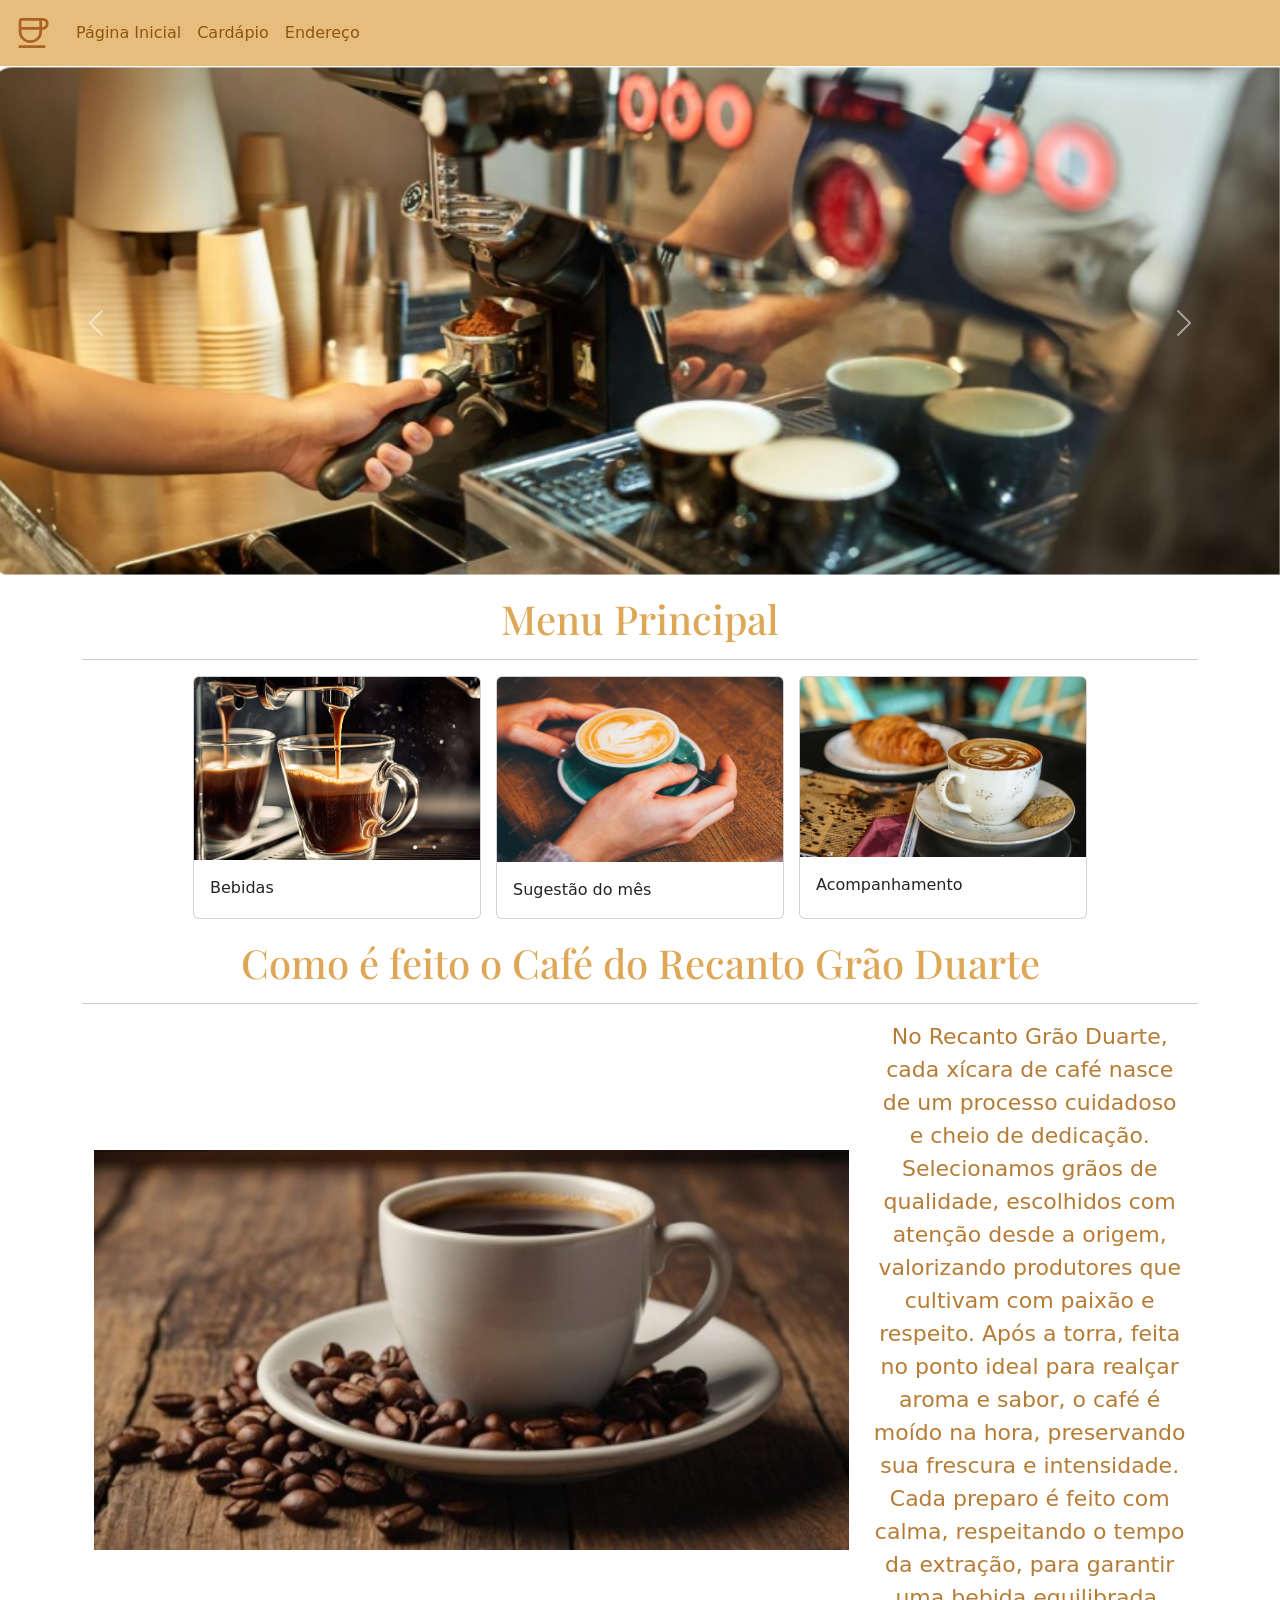
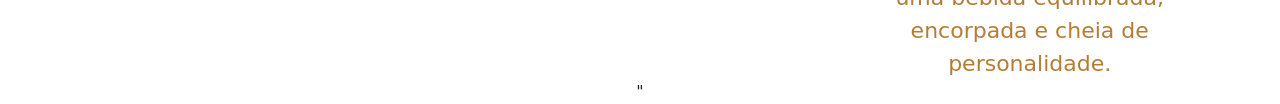
==== index.html @ 04dde293 "Em andamento" ====
<!DOCTYPE html>
<html lang="pt-BR">
  
<head>
    <meta charset="UTF-8">
    <meta name="viewport" content="width=device-width, initial-scale=10">
    <title>Utilizando BootStrap</title>
    <!-- link do css do baotstrap-->
    <link href="https://cdn.jsdelivr.net/npm/bootstrap@5.3.8/dist/css/bootstrap.min.css" rel="stylesheet" integrity="sha384-sRIl4kxILFvY47J16cr9ZwB07vP4J8+LH7qKQnuqkuIAvNWLzeN8tE5YBujZqJLB" crossorigin="anonymous">
    <!--Css local-->
    <link rel="stylesheet" href="style.css">
</head>
<body>
    
    <nav class="navbar navbar-expand-lg bg-body-tertiary">
  <div class="container-fluid">
    <a class="navbar-brand" href="#"><svg xmlns="http://www.w3.org/2000/svg" height="40px" viewBox="0 -960 960 960" width="40px" fill="#A96424"><path d="M441.33-241.33q-116.33 0-198.83-80.5Q160-402.33 160-518v-255.33q0-27.67 19.5-47.17t47.17-19.5H746q55.33 0 94.67 38.33Q880-763.33 880-708q0 59.33-38.33 103.67Q803.33-560 746-560h-23.33v42q0 115.67-82.5 196.17-82.5 80.5-198.84 80.5ZM226.67-626.67H656v-146.66H226.67v146.66ZM441.33-308q88.34 0 151.5-60.83Q656-429.67 656-518v-42H226.67v42q0 88.33 63.16 149.17Q353-308 441.33-308Zm281.34-318.67H746q30.33 0 48.83-24.83t18.5-56.5q0-27.67-19.83-46.5T746-773.33h-23.33v146.66ZM160-120v-66.67h640V-120H160Zm281.33-440Z"/></svg></a>
    <button class="navbar-toggler" type="button" data-bs-toggle="collapse" data-bs-target="#navbarNav" aria-controls="navbarNav" aria-expanded="false" aria-label="Toggle navigation">
      <span class="navbar-toggler-icon"></span>
    </button>
    <div class="collapse navbar-collapse" id="navbarNav">
      <ul class="navbar-nav">
        <li class="nav-item">
          <a class="nav-link" aria-current="page" href="index.html">Página Inicial</a>
         </li>
        <li class="nav-item">
          <a class="nav-link" href="cardapio.html">Cardápio</a>
          </li>
          <li class="nav-item">
           <a class="nav-link" href="endereco.html">Endereço</a>
               </li>
              </ul>
            </div>
           </div>
        </nav>

     <!--Carrousel-->
            <div id="carouselExample" class="carousel slide">
     <div class="carousel-inner">
      <div class="carousel-item active">
        <img src="Captura de tela 2026-04-06 202339.png" class="d-block w-100" alt="...">
      </div>
      <div class="carousel-item">
        <img src="Captura de tela 2026-04-06 203340.png" class="d-block w-100" alt="...">
      </div>
      <div class="carousel-item">
        <img src="coffee.png" class="d-block w-100" alt="...">
      </div>
    </div>
    <button class="carousel-control-prev" type="button" data-bs-target="#carouselExample" data-bs-slide="prev">
      <span class="carousel-control-prev-icon" aria-hidden="true"></span>
      <span class="visually-hidden">Previous</span>
    </button>
    <button class="carousel-control-next" type="button" data-bs-target="#carouselExample" data-bs-slide="next">
      <span class="carousel-control-next-icon" aria-hidden="true"></span>
      <span class="visually-hidden">Next</span>
    </button>
  </div>


  

  <!--card's-->
  <div class="container">
  <h1 class="T1">Menu Principal</h1>
  <hr>
  <div class="cards">
    <div class="card" style="width: 18rem;">
    <img src="Captura de tela 2026-04-06 212604.png" class="card-img-top" alt="...">
    <div class="card-body">
      <p class="card-text">Bebidas</p>
    </div>
  </div>
  <div class="card" style="width: 18rem;">
    <img src="Captura de tela 2026-04-06 212351.png" height="185px" class="card-img-top" alt="...">
    <div class="card-body">
      <p class="card-text">Sugestão do mês</p>
    </div>
  </div>
  <div class="card" style="width: 18rem;">
    <img src="Captura de tela 2026-04-06 212515.png" class="card-img-top" alt="...">
    <div class="card-body">
      <p class="card-text">Acompanhamento</p>
    </div>
  </div>


 

  </div>
   <!-- grid com duas colunas-->
   <h1 class="T1"> Como é feito o Café do Recanto Grão Duarte </h1>
   <hr>
   
   <div class="container text-center">
     <div class="row">
       <div class="col">
         <img src="explicação.png" height="400px" alt="">
       </div>
       <div class="col">
         No Recanto Grão Duarte, cada xícara de café nasce de um processo cuidadoso e cheio de dedicação. Selecionamos grãos de qualidade, escolhidos com atenção desde a origem, valorizando produtores que cultivam com paixão e respeito.
 
 Após a torra, feita no ponto ideal para realçar aroma e sabor, o café é moído na hora, preservando sua frescura e intensidade. Cada preparo é feito com calma, respeitando o tempo da extração, para garantir uma bebida equilibrada, encorpada e cheia de personalidade.        
</div> 
   </div>

    <!-- Link do javaScript do Bootstrap-->
    <script src="https://cdn.jsdelivr.net/npm/bootstrap@5.3.8/dist/js/bootstrap.bundle.min.js" integrity="sha384-FKyoEForCGlyvwx9Hj09JcYn3nv7wiPVlz7YYwJrWVcXK/BmnVDxM+D2scQbITxI" crossorigin="anonymous"></script>"


</body>
</html>
---- style.css ----
@import url('https://fonts.googleapis.com/css2?family=Playfair+Display:ital,wght@0,400..900;1,400..900&display=swap');

.bg-body-tertiary{
    background:rgb(231, 189, 125) !important;
}

.nav-link{
    color: rgb(143, 85, 15);
}

.nav-link:hover{
    color: rgb(99, 65, 15);
}

h1{
    text-align: center;
    margin-top: 15px;
    color: rgb(221, 167, 87);
}
.cards{
    display: flex;
    justify-content: center;
    gap: 15px;
    margin-bottom: 20px;
}

.row{
    display: flex;
    align-items: center;
    font-size: 22px;
    color: rgb(182, 124, 53);
}

.T1{
    font-family: "Playfair Display", serif;
}
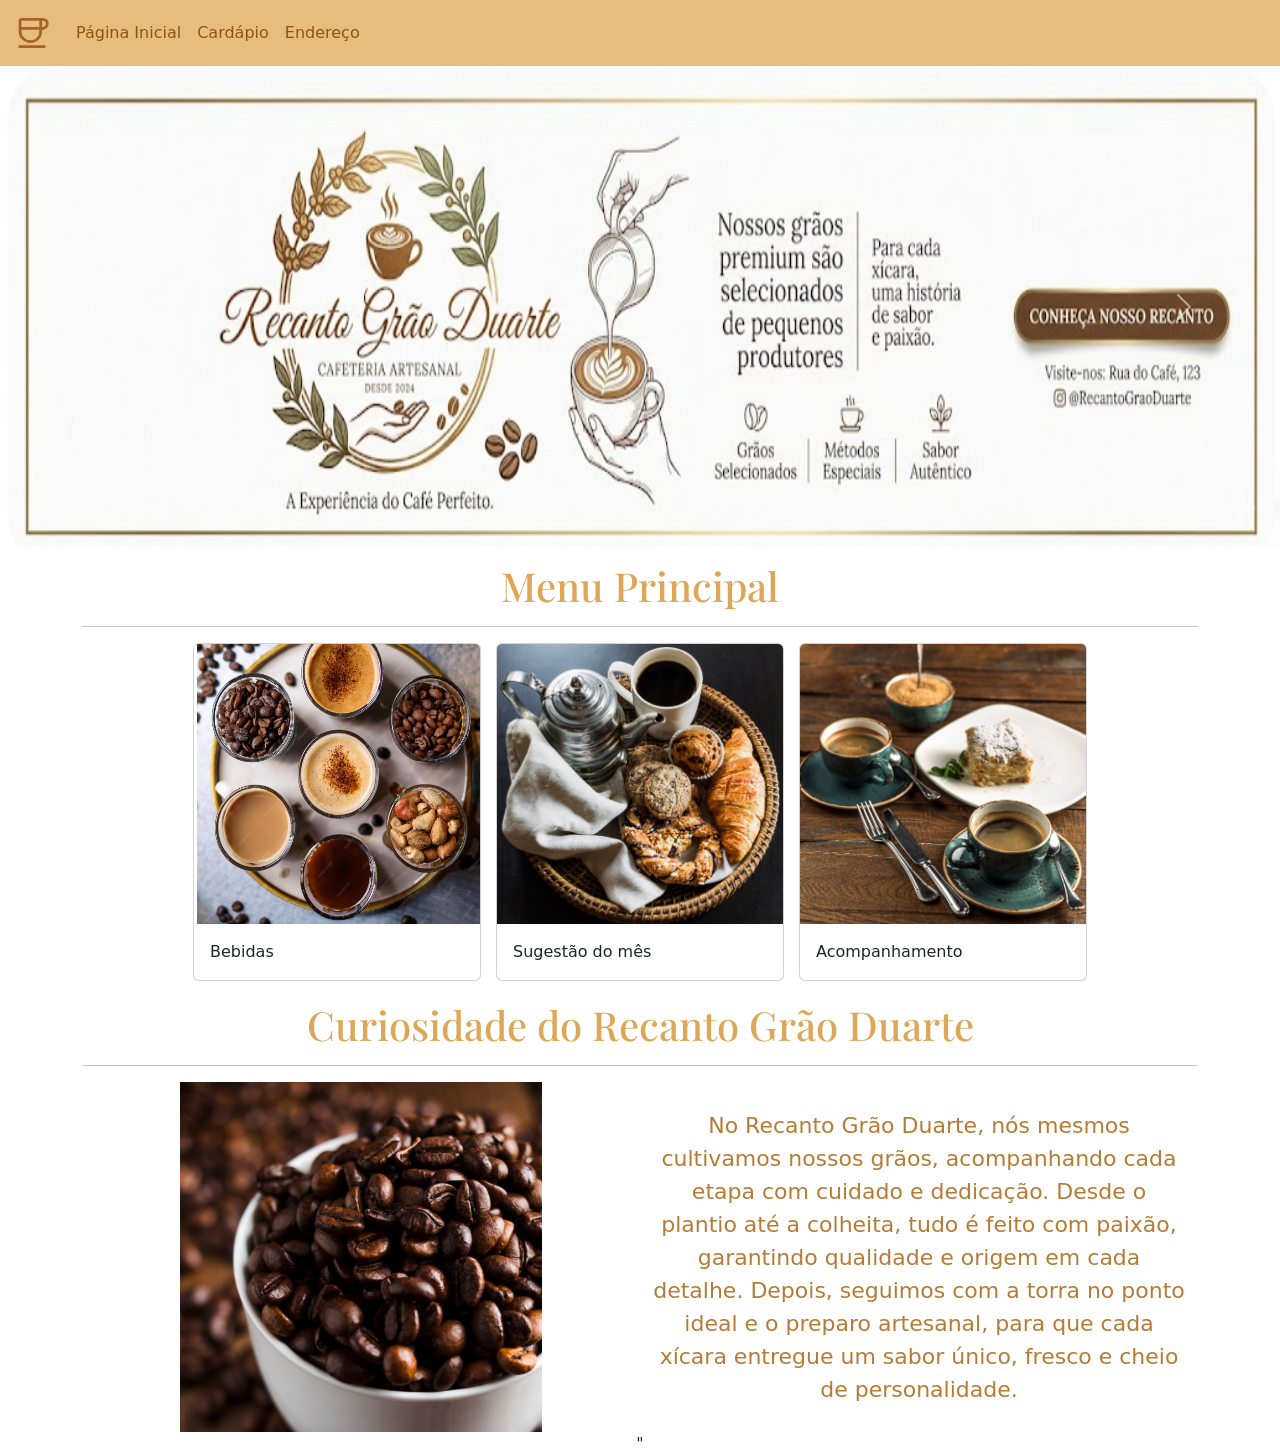
==== commit d91494ed: "em andamento" ====
--- a/index.html
+++ b/index.html
@@ -38,13 +38,13 @@
             <div id="carouselExample" class="carousel slide">
      <div class="carousel-inner">
       <div class="carousel-item active">
-        <img src="Captura de tela 2026-04-06 202339.png" class="d-block w-100" alt="...">
+        <img src="img/Capa.png" height="481" height="450" class="d-block w-100" alt="...">
       </div>
       <div class="carousel-item">
-        <img src="Captura de tela 2026-04-06 203340.png" class="d-block w-100" alt="...">
+        <img src="img/Jarra de café.png" height="481" height="450" class="d-block w-100" alt="...">
       </div>
       <div class="carousel-item">
-        <img src="coffee.png" class="d-block w-100" alt="...">
+        <img src="img/Maquina de cafe.png" height="481" height="450" class="d-block w-100" alt="...">
       </div>
     </div>
     <button class="carousel-control-prev" type="button" data-bs-target="#carouselExample" data-bs-slide="prev">
@@ -66,19 +66,19 @@
   <hr>
   <div class="cards">
     <div class="card" style="width: 18rem;">
-    <img src="Captura de tela 2026-04-06 212604.png" class="card-img-top" alt="...">
+    <img src="img/bebidas.png" height="280px" class="card-img-top" alt="...">
     <div class="card-body">
       <p class="card-text">Bebidas</p>
     </div>
   </div>
   <div class="card" style="width: 18rem;">
-    <img src="Captura de tela 2026-04-06 212351.png" height="185px" class="card-img-top" alt="...">
+    <img src="img/combo.png" height="280px" class="card-img-top" alt="...">
     <div class="card-body">
       <p class="card-text">Sugestão do mês</p>
     </div>
   </div>
   <div class="card" style="width: 18rem;">
-    <img src="Captura de tela 2026-04-06 212515.png" class="card-img-top" alt="...">
+    <img src="img/xicara verde.png" height="280px" class="card-img-top" alt="...">
     <div class="card-body">
       <p class="card-text">Acompanhamento</p>
     </div>
@@ -89,18 +89,18 @@
 
   </div>
    <!-- grid com duas colunas-->
-   <h1 class="T1"> Como é feito o Café do Recanto Grão Duarte </h1>
+   <h1 class="T1"> Curiosidade do Recanto Grão Duarte </h1>
    <hr>
    
    <div class="container text-center">
      <div class="row">
        <div class="col">
-         <img src="explicação.png" height="400px" alt="">
+         <img src="img/grão.png" height="350px" alt="">
        </div>
        <div class="col">
-         No Recanto Grão Duarte, cada xícara de café nasce de um processo cuidadoso e cheio de dedicação. Selecionamos grãos de qualidade, escolhidos com atenção desde a origem, valorizando produtores que cultivam com paixão e respeito.
- 
- Após a torra, feita no ponto ideal para realçar aroma e sabor, o café é moído na hora, preservando sua frescura e intensidade. Cada preparo é feito com calma, respeitando o tempo da extração, para garantir uma bebida equilibrada, encorpada e cheia de personalidade.        
+        No Recanto Grão Duarte, nós mesmos cultivamos nossos grãos, acompanhando cada etapa com cuidado e dedicação. Desde o plantio até a colheita, tudo é feito com paixão, garantindo qualidade e origem em cada detalhe.
+
+        Depois, seguimos com a torra no ponto ideal e o preparo artesanal, para que cada xícara entregue um sabor único, fresco e cheio de personalidade.        
 </div> 
    </div>
 
--- a/style.css
+++ b/style.css
@@ -1,4 +1,5 @@
 @import url('https://fonts.googleapis.com/css2?family=Playfair+Display:ital,wght@0,400..900;1,400..900&display=swap');
+
 
 .bg-body-tertiary{
     background:rgb(231, 189, 125) !important;
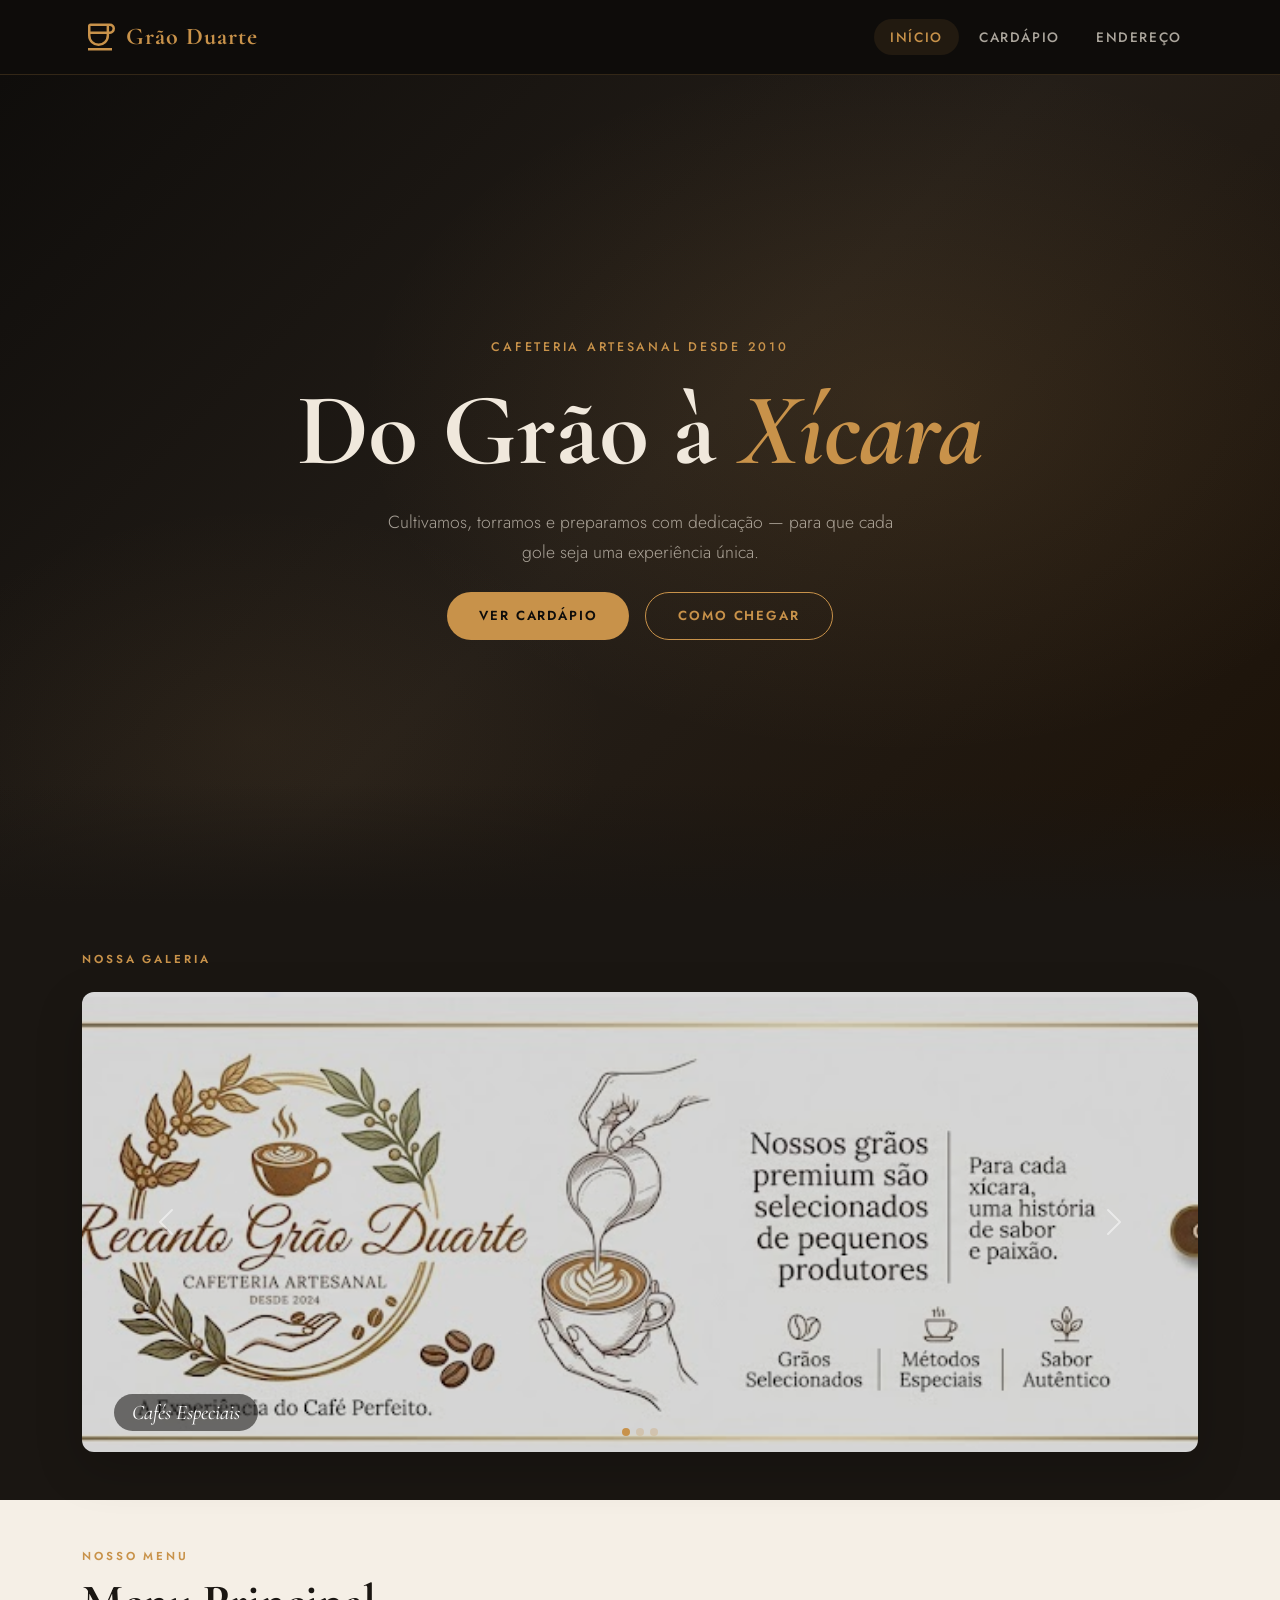
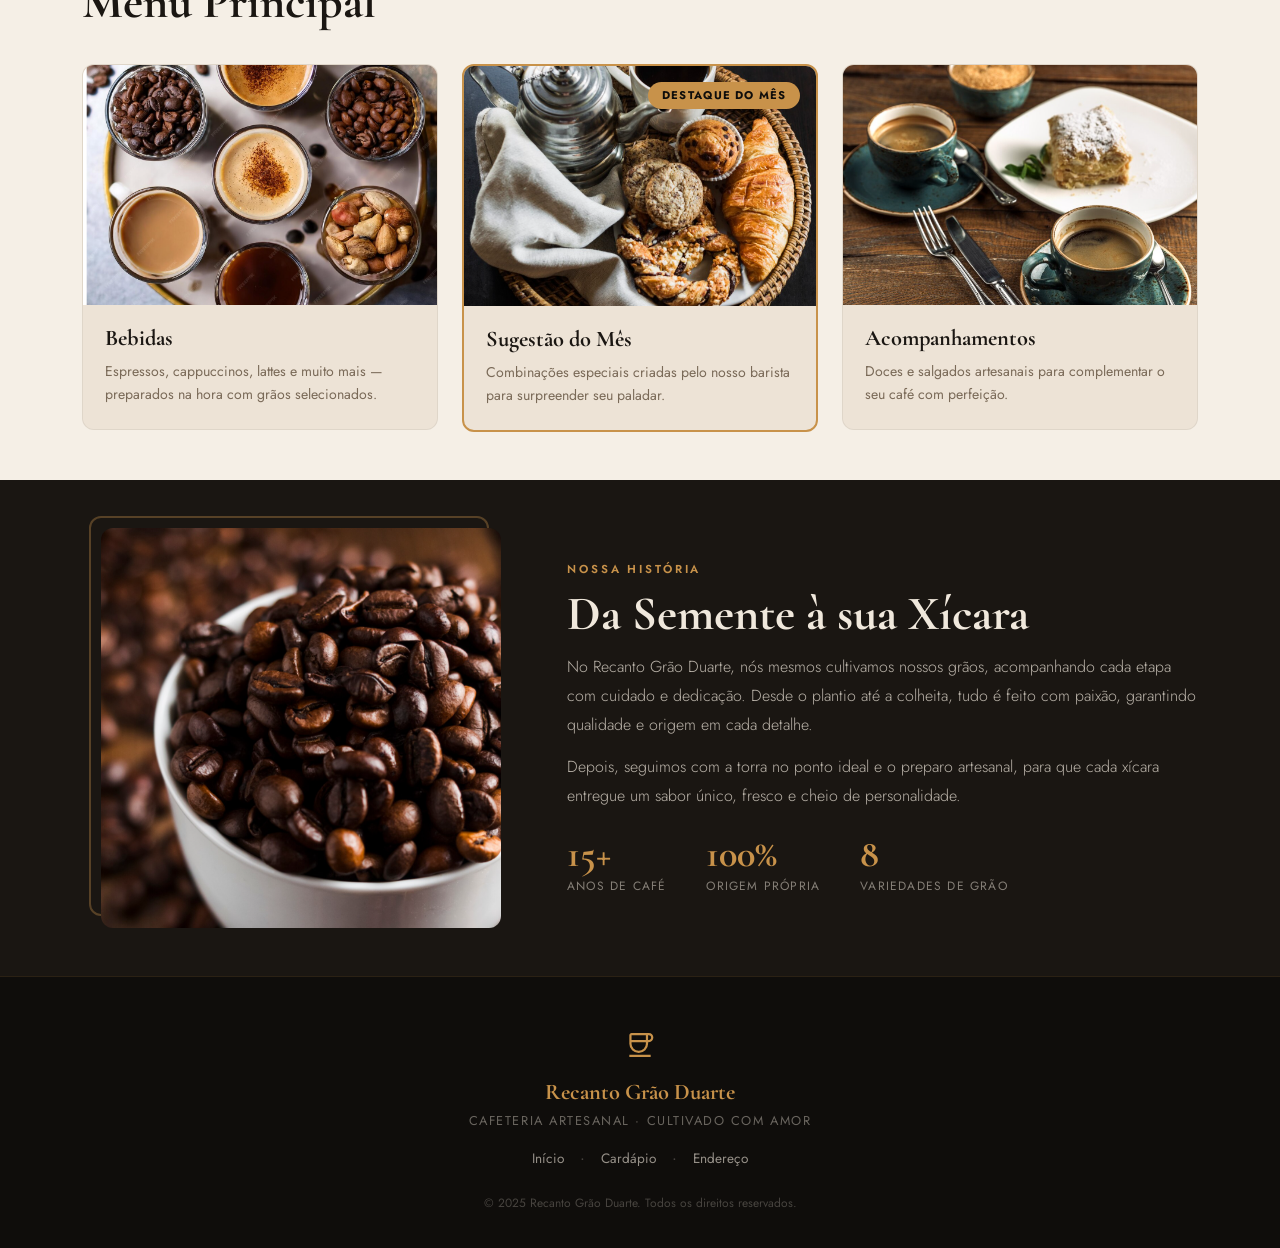
==== commit 6c7ba94a: "feito" ====
--- a/index.html
+++ b/index.html
@@ -1,112 +1,205 @@
 <!DOCTYPE html>
 <html lang="pt-BR">
-  
 <head>
-    <meta charset="UTF-8">
-    <meta name="viewport" content="width=device-width, initial-scale=10">
-    <title>Utilizando BootStrap</title>
-    <!-- link do css do baotstrap-->
-    <link href="https://cdn.jsdelivr.net/npm/bootstrap@5.3.8/dist/css/bootstrap.min.css" rel="stylesheet" integrity="sha384-sRIl4kxILFvY47J16cr9ZwB07vP4J8+LH7qKQnuqkuIAvNWLzeN8tE5YBujZqJLB" crossorigin="anonymous">
-    <!--Css local-->
-    <link rel="stylesheet" href="style.css">
+  <meta charset="UTF-8">
+  <meta name="viewport" content="width=device-width, initial-scale=1.0">
+  <title>Recanto Grão Duarte — Cafeteria Artesanal</title>
+  <link href="https://cdn.jsdelivr.net/npm/bootstrap@5.3.8/dist/css/bootstrap.min.css" rel="stylesheet" integrity="sha384-sRIl4kxILFvY47J16cr9ZwB07vP4J8+LH7qKQnuqkuIAvNWLzeN8tE5YBujZqJLB" crossorigin="anonymous">
+  <link rel="stylesheet" href="style.css">
 </head>
 <body>
-    
-    <nav class="navbar navbar-expand-lg bg-body-tertiary">
-  <div class="container-fluid">
-    <a class="navbar-brand" href="#"><svg xmlns="http://www.w3.org/2000/svg" height="40px" viewBox="0 -960 960 960" width="40px" fill="#A96424"><path d="M441.33-241.33q-116.33 0-198.83-80.5Q160-402.33 160-518v-255.33q0-27.67 19.5-47.17t47.17-19.5H746q55.33 0 94.67 38.33Q880-763.33 880-708q0 59.33-38.33 103.67Q803.33-560 746-560h-23.33v42q0 115.67-82.5 196.17-82.5 80.5-198.84 80.5ZM226.67-626.67H656v-146.66H226.67v146.66ZM441.33-308q88.34 0 151.5-60.83Q656-429.67 656-518v-42H226.67v42q0 88.33 63.16 149.17Q353-308 441.33-308Zm281.34-318.67H746q30.33 0 48.83-24.83t18.5-56.5q0-27.67-19.83-46.5T746-773.33h-23.33v146.66ZM160-120v-66.67h640V-120H160Zm281.33-440Z"/></svg></a>
-    <button class="navbar-toggler" type="button" data-bs-toggle="collapse" data-bs-target="#navbarNav" aria-controls="navbarNav" aria-expanded="false" aria-label="Toggle navigation">
-      <span class="navbar-toggler-icon"></span>
-    </button>
-    <div class="collapse navbar-collapse" id="navbarNav">
-      <ul class="navbar-nav">
-        <li class="nav-item">
-          <a class="nav-link" aria-current="page" href="index.html">Página Inicial</a>
-         </li>
-        <li class="nav-item">
-          <a class="nav-link" href="cardapio.html">Cardápio</a>
+
+  <!-- NAVBAR -->
+  <nav class="navbar navbar-expand-lg navbar-dark sticky-top" id="mainNav">
+    <div class="container">
+      <a class="navbar-brand d-flex align-items-center gap-2" href="index.html">
+        <svg xmlns="http://www.w3.org/2000/svg" height="36px" viewBox="0 -960 960 960" width="36px" fill="#C8924A">
+          <path d="M441.33-241.33q-116.33 0-198.83-80.5Q160-402.33 160-518v-255.33q0-27.67 19.5-47.17t47.17-19.5H746q55.33 0 94.67 38.33Q880-763.33 880-708q0 59.33-38.33 103.67Q803.33-560 746-560h-23.33v42q0 115.67-82.5 196.17-82.5 80.5-198.84 80.5ZM226.67-626.67H656v-146.66H226.67v146.66ZM441.33-308q88.34 0 151.5-60.83Q656-429.67 656-518v-42H226.67v42q0 88.33 63.16 149.17Q353-308 441.33-308Zm281.34-318.67H746q30.33 0 48.83-24.83t18.5-56.5q0-27.67-19.83-46.5T746-773.33h-23.33v146.66ZM160-120v-66.67h640V-120H160Zm281.33-440Z"/>
+        </svg>
+        <span class="brand-name">Grão Duarte</span>
+      </a>
+      <button class="navbar-toggler border-0" type="button" data-bs-toggle="collapse" data-bs-target="#navbarNav">
+        <span class="navbar-toggler-icon"></span>
+      </button>
+      <div class="collapse navbar-collapse justify-content-end" id="navbarNav">
+        <ul class="navbar-nav gap-1">
+          <li class="nav-item">
+            <a class="nav-link nav-pill active" href="index.html">Início</a>
           </li>
           <li class="nav-item">
-           <a class="nav-link" href="endereco.html">Endereço</a>
-               </li>
-              </ul>
-            </div>
-           </div>
-        </nav>
-
-     <!--Carrousel-->
-            <div id="carouselExample" class="carousel slide">
-     <div class="carousel-inner">
-      <div class="carousel-item active">
-        <img src="img/Capa.png" height="481" height="450" class="d-block w-100" alt="...">
-      </div>
-      <div class="carousel-item">
-        <img src="img/Jarra de café.png" height="481" height="450" class="d-block w-100" alt="...">
-      </div>
-      <div class="carousel-item">
-        <img src="img/Maquina de cafe.png" height="481" height="450" class="d-block w-100" alt="...">
-      </div>
-    </div>
-    <button class="carousel-control-prev" type="button" data-bs-target="#carouselExample" data-bs-slide="prev">
-      <span class="carousel-control-prev-icon" aria-hidden="true"></span>
-      <span class="visually-hidden">Previous</span>
-    </button>
-    <button class="carousel-control-next" type="button" data-bs-target="#carouselExample" data-bs-slide="next">
-      <span class="carousel-control-next-icon" aria-hidden="true"></span>
-      <span class="visually-hidden">Next</span>
-    </button>
-  </div>
-
-
-  
-
-  <!--card's-->
-  <div class="container">
-  <h1 class="T1">Menu Principal</h1>
-  <hr>
-  <div class="cards">
-    <div class="card" style="width: 18rem;">
-    <img src="img/bebidas.png" height="280px" class="card-img-top" alt="...">
-    <div class="card-body">
-      <p class="card-text">Bebidas</p>
-    </div>
-  </div>
-  <div class="card" style="width: 18rem;">
-    <img src="img/combo.png" height="280px" class="card-img-top" alt="...">
-    <div class="card-body">
-      <p class="card-text">Sugestão do mês</p>
-    </div>
-  </div>
-  <div class="card" style="width: 18rem;">
-    <img src="img/xicara verde.png" height="280px" class="card-img-top" alt="...">
-    <div class="card-body">
-      <p class="card-text">Acompanhamento</p>
-    </div>
-  </div>
-
-
- 
-
-  </div>
-   <!-- grid com duas colunas-->
-   <h1 class="T1"> Curiosidade do Recanto Grão Duarte </h1>
-   <hr>
-   
-   <div class="container text-center">
-     <div class="row">
-       <div class="col">
-         <img src="img/grão.png" height="350px" alt="">
-       </div>
-       <div class="col">
-        No Recanto Grão Duarte, nós mesmos cultivamos nossos grãos, acompanhando cada etapa com cuidado e dedicação. Desde o plantio até a colheita, tudo é feito com paixão, garantindo qualidade e origem em cada detalhe.
-
-        Depois, seguimos com a torra no ponto ideal e o preparo artesanal, para que cada xícara entregue um sabor único, fresco e cheio de personalidade.        
-</div> 
-   </div>
-
-    <!-- Link do javaScript do Bootstrap-->
-    <script src="https://cdn.jsdelivr.net/npm/bootstrap@5.3.8/dist/js/bootstrap.bundle.min.js" integrity="sha384-FKyoEForCGlyvwx9Hj09JcYn3nv7wiPVlz7YYwJrWVcXK/BmnVDxM+D2scQbITxI" crossorigin="anonymous"></script>"
-
-
+            <a class="nav-link nav-pill" href="cardapio.html">Cardápio</a>
+          </li>
+          <li class="nav-item">
+            <a class="nav-link nav-pill" href="endereco.html">Endereço</a>
+          </li>
+        </ul>
+      </div>
+    </div>
+  </nav>
+
+  <!-- HERO -->
+  <section class="hero-section">
+    <div class="hero-overlay"></div>
+    <div class="container hero-content text-center">
+      <p class="hero-eyebrow">Cafeteria Artesanal desde 2010</p>
+      <h1 class="hero-title">Do Grão à <span class="accent">Xícara</span></h1>
+      <p class="hero-subtitle">Cultivamos, torramos e preparamos com dedicação — para que cada gole seja uma experiência única.</p>
+      <div class="d-flex gap-3 justify-content-center flex-wrap mt-4">
+        <a href="cardapio.html" class="btn btn-primary-custom">Ver Cardápio</a>
+        <a href="endereco.html" class="btn btn-outline-custom">Como Chegar</a>
+      </div>
+    </div>
+  </section>
+
+  <!-- CARROSSEL -->
+  <section class="py-5 section-dark">
+    <div class="container">
+      <div class="section-label mb-4">Nossa Galeria</div>
+      <div id="carouselExample" class="carousel slide carousel-fade rounded-custom overflow-hidden shadow-lg" data-bs-ride="carousel" data-bs-interval="4000">
+        <div class="carousel-inner">
+          <div class="carousel-item active">
+            <img src="img/Capa.png" class="d-block w-100 carousel-img" alt="Café especial">
+            <div class="carousel-caption-custom">
+              <span>Cafés Especiais</span>
+            </div>
+          </div>
+          <div class="carousel-item">
+            <img src="img/Jarra de café.png" class="d-block w-100 carousel-img" alt="Jarra de café">
+            <div class="carousel-caption-custom">
+              <span>Preparo Artesanal</span>
+            </div>
+          </div>
+          <div class="carousel-item">
+            <img src="img/Maquina de cafe.png" class="d-block w-100 carousel-img" alt="Máquina de café">
+            <div class="carousel-caption-custom">
+              <span>Equipamentos de Precisão</span>
+            </div>
+          </div>
+        </div>
+        <button class="carousel-control-prev" type="button" data-bs-target="#carouselExample" data-bs-slide="prev">
+          <span class="carousel-control-prev-icon"></span>
+        </button>
+        <button class="carousel-control-next" type="button" data-bs-target="#carouselExample" data-bs-slide="next">
+          <span class="carousel-control-next-icon"></span>
+        </button>
+        <div class="carousel-indicators">
+          <button type="button" data-bs-target="#carouselExample" data-bs-slide-to="0" class="active"></button>
+          <button type="button" data-bs-target="#carouselExample" data-bs-slide-to="1"></button>
+          <button type="button" data-bs-target="#carouselExample" data-bs-slide-to="2"></button>
+        </div>
+      </div>
+    </div>
+  </section>
+
+  <!-- MENU CARDS -->
+  <section class="py-5 section-light">
+    <div class="container">
+      <div class="section-label">Nosso Menu</div>
+      <h2 class="section-title">Menu Principal</h2>
+      <div class="row g-4 mt-2">
+        <div class="col-md-4">
+          <div class="menu-card">
+            <div class="menu-card-img-wrap">
+              <img src="img/bebidas.png" alt="Bebidas" class="menu-card-img">
+              <div class="menu-card-overlay">
+                <a href="cardapio.html" class="btn btn-sm btn-outline-custom">Ver itens</a>
+              </div>
+            </div>
+            <div class="menu-card-body">
+              <h5>Bebidas</h5>
+              <p>Espressos, cappuccinos, lattes e muito mais — preparados na hora com grãos selecionados.</p>
+            </div>
+          </div>
+        </div>
+        <div class="col-md-4">
+          <div class="menu-card featured">
+            <div class="menu-card-badge">Destaque do Mês</div>
+            <div class="menu-card-img-wrap">
+              <img src="img/combo.png" alt="Sugestão do mês" class="menu-card-img">
+              <div class="menu-card-overlay">
+                <a href="cardapio.html" class="btn btn-sm btn-outline-custom">Ver itens</a>
+              </div>
+            </div>
+            <div class="menu-card-body">
+              <h5>Sugestão do Mês</h5>
+              <p>Combinações especiais criadas pelo nosso barista para surpreender seu paladar.</p>
+            </div>
+          </div>
+        </div>
+        <div class="col-md-4">
+          <div class="menu-card">
+            <div class="menu-card-img-wrap">
+              <img src="img/xicara verde.png" alt="Acompanhamentos" class="menu-card-img">
+              <div class="menu-card-overlay">
+                <a href="cardapio.html" class="btn btn-sm btn-outline-custom">Ver itens</a>
+              </div>
+            </div>
+            <div class="menu-card-body">
+              <h5>Acompanhamentos</h5>
+              <p>Doces e salgados artesanais para complementar o seu café com perfeição.</p>
+            </div>
+          </div>
+        </div>
+      </div>
+    </div>
+  </section>
+
+  <!-- CURIOSIDADE / SOBRE -->
+  <section class="py-5 section-dark">
+    <div class="container">
+      <div class="row align-items-center g-5">
+        <div class="col-lg-5 text-center">
+          <div class="img-frame">
+            <img src="img/grão.png" alt="Grãos de café" class="about-img">
+          </div>
+        </div>
+        <div class="col-lg-7">
+          <div class="section-label">Nossa História</div>
+          <h2 class="section-title">Da Semente à sua Xícara</h2>
+          <p class="about-text">
+            No Recanto Grão Duarte, nós mesmos cultivamos nossos grãos, acompanhando cada etapa com cuidado e dedicação. Desde o plantio até a colheita, tudo é feito com paixão, garantindo qualidade e origem em cada detalhe.
+          </p>
+          <p class="about-text">
+            Depois, seguimos com a torra no ponto ideal e o preparo artesanal, para que cada xícara entregue um sabor único, fresco e cheio de personalidade.
+          </p>
+          <div class="stats-row mt-4">
+            <div class="stat-item">
+              <span class="stat-num">15+</span>
+              <span class="stat-label">Anos de Café</span>
+            </div>
+            <div class="stat-item">
+              <span class="stat-num">100%</span>
+              <span class="stat-label">Origem Própria</span>
+            </div>
+            <div class="stat-item">
+              <span class="stat-num">8</span>
+              <span class="stat-label">Variedades de Grão</span>
+            </div>
+          </div>
+        </div>
+      </div>
+    </div>
+  </section>
+
+  <!-- FOOTER -->
+  <footer class="site-footer">
+    <div class="container text-center">
+      <svg xmlns="http://www.w3.org/2000/svg" height="32px" viewBox="0 -960 960 960" width="32px" fill="#C8924A" class="mb-2">
+        <path d="M441.33-241.33q-116.33 0-198.83-80.5Q160-402.33 160-518v-255.33q0-27.67 19.5-47.17t47.17-19.5H746q55.33 0 94.67 38.33Q880-763.33 880-708q0 59.33-38.33 103.67Q803.33-560 746-560h-23.33v42q0 115.67-82.5 196.17-82.5 80.5-198.84 80.5ZM226.67-626.67H656v-146.66H226.67v146.66ZM441.33-308q88.34 0 151.5-60.83Q656-429.67 656-518v-42H226.67v42q0 88.33 63.16 149.17Q353-308 441.33-308Zm281.34-318.67H746q30.33 0 48.83-24.83t18.5-56.5q0-27.67-19.83-46.5T746-773.33h-23.33v146.66ZM160-120v-66.67h640V-120H160Zm281.33-440Z"/>
+      </svg>
+      <p class="footer-brand">Recanto Grão Duarte</p>
+      <p class="footer-tagline">Cafeteria Artesanal · Cultivado com Amor</p>
+      <div class="footer-links mt-3">
+        <a href="index.html">Início</a>
+        <span>·</span>
+        <a href="cardapio.html">Cardápio</a>
+        <span>·</span>
+        <a href="endereco.html">Endereço</a>
+      </div>
+      <p class="footer-copy mt-4">© 2025 Recanto Grão Duarte. Todos os direitos reservados.</p>
+    </div>
+  </footer>
+
+  <script src="https://cdn.jsdelivr.net/npm/bootstrap@5.3.8/dist/js/bootstrap.bundle.min.js" integrity="sha384-FKyoEForCGlyvwx9Hj09JcYn3nv7wiPVlz7YYwJrWVcXK/BmnVDxM+D2scQbITxI" crossorigin="anonymous"></script>
 </body>
 </html>
--- a/style.css
+++ b/style.css
@@ -1,38 +1,432 @@
-@import url('https://fonts.googleapis.com/css2?family=Playfair+Display:ital,wght@0,400..900;1,400..900&display=swap');
-
-
-.bg-body-tertiary{
-    background:rgb(231, 189, 125) !important;
-}
-
-.nav-link{
-    color: rgb(143, 85, 15);
-}
-
-.nav-link:hover{
-    color: rgb(99, 65, 15);
-}
-
-h1{
-    text-align: center;
-    margin-top: 15px;
-    color: rgb(221, 167, 87);
-}
-.cards{
-    display: flex;
-    justify-content: center;
-    gap: 15px;
-    margin-bottom: 20px;
-}
-
-.row{
-    display: flex;
-    align-items: center;
-    font-size: 22px;
-    color: rgb(182, 124, 53);
-}
-
-.T1{
-    font-family: "Playfair Display", serif;
-}
-
+@import url('https://fonts.googleapis.com/css2?family=Cormorant+Garamond:ital,wght@0,400;0,600;0,700;1,400&family=Jost:wght@300;400;500;600&display=swap');
+
+/* === VARIÁVEIS === */
+:root {
+  --gold: #C8924A;
+  --gold-light: #E0B080;
+  --gold-dark: #9A6A2E;
+  --dark-1: #0F0D0B;
+  --dark-2: #1A1612;
+  --dark-3: #241E18;
+  --dark-4: #2E2720;
+  --light-bg: #F5EFE6;
+  --light-bg-2: #EDE3D6;
+  --text-dark: #1A1612;
+  --text-muted: #7A6A58;
+  --text-light: #F0E8DC;
+  --radius: 12px;
+}
+
+/* === BASE === */
+*, *::before, *::after { box-sizing: border-box; margin: 0; padding: 0; }
+
+html { scroll-behavior: smooth; }
+
+body {
+  font-family: 'Jost', sans-serif;
+  font-weight: 400;
+  background-color: var(--dark-1);
+  color: var(--text-light);
+  overflow-x: hidden;
+}
+
+/* === NAVBAR === */
+#mainNav {
+  background-color: rgba(15, 13, 11, 0.95);
+  border-bottom: 1px solid rgba(200, 146, 74, 0.2);
+  backdrop-filter: blur(10px);
+  padding: 14px 0;
+  transition: background 0.3s;
+}
+
+.brand-name {
+  font-family: 'Cormorant Garamond', serif;
+  font-size: 1.5rem;
+  font-weight: 700;
+  color: var(--gold);
+  letter-spacing: 0.04em;
+}
+
+.nav-pill {
+  font-size: 0.85rem;
+  font-weight: 500;
+  letter-spacing: 0.12em;
+  text-transform: uppercase;
+  color: rgba(240, 232, 220, 0.7) !important;
+  padding: 8px 16px !important;
+  border-radius: 50px !important;
+  transition: all 0.25s ease;
+}
+
+.nav-pill:hover,
+.nav-pill.active {
+  color: var(--gold) !important;
+  background-color: rgba(200, 146, 74, 0.1) !important;
+}
+
+/* === HERO === */
+.hero-section {
+  position: relative;
+  min-height: 92vh;
+  display: flex;
+  align-items: center;
+  background: linear-gradient(135deg, var(--dark-1) 0%, var(--dark-3) 50%, #1C1208 100%);
+  overflow: hidden;
+}
+
+.hero-section::before {
+  content: '';
+  position: absolute;
+  inset: 0;
+  background:
+    radial-gradient(ellipse 60% 60% at 70% 40%, rgba(200, 146, 74, 0.12) 0%, transparent 70%),
+    radial-gradient(ellipse 40% 40% at 20% 80%, rgba(200, 146, 74, 0.06) 0%, transparent 70%);
+}
+
+.hero-section::after {
+  content: '';
+  position: absolute;
+  bottom: 0; left: 0; right: 0;
+  height: 120px;
+  background: linear-gradient(to top, var(--dark-2), transparent);
+}
+
+.hero-overlay { position: absolute; inset: 0; }
+
+.hero-content {
+  position: relative;
+  z-index: 2;
+  padding: 60px 20px;
+  animation: fadeUp 1s ease both;
+}
+
+@keyframes fadeUp {
+  from { opacity: 0; transform: translateY(30px); }
+  to   { opacity: 1; transform: translateY(0); }
+}
+
+.hero-eyebrow {
+  font-size: 0.78rem;
+  font-weight: 500;
+  letter-spacing: 0.22em;
+  text-transform: uppercase;
+  color: var(--gold);
+  margin-bottom: 20px;
+}
+
+.hero-title {
+  font-family: 'Cormorant Garamond', serif;
+  font-size: clamp(3rem, 8vw, 6.5rem);
+  font-weight: 700;
+  line-height: 1.05;
+  color: var(--text-light);
+  margin-bottom: 24px;
+}
+
+.hero-title .accent { color: var(--gold); font-style: italic; }
+
+.hero-subtitle {
+  font-size: 1.1rem;
+  font-weight: 300;
+  color: rgba(240, 232, 220, 0.65);
+  max-width: 520px;
+  margin: 0 auto;
+  line-height: 1.7;
+}
+
+/* === BOTÕES === */
+.btn-primary-custom {
+  background-color: var(--gold);
+  color: var(--dark-1);
+  font-size: 0.82rem;
+  font-weight: 600;
+  letter-spacing: 0.14em;
+  text-transform: uppercase;
+  padding: 14px 32px;
+  border-radius: 50px;
+  border: none;
+  transition: all 0.3s ease;
+  text-decoration: none;
+  display: inline-block;
+}
+
+.btn-primary-custom:hover {
+  background-color: var(--gold-light);
+  color: var(--dark-1);
+  transform: translateY(-2px);
+  box-shadow: 0 8px 24px rgba(200, 146, 74, 0.35);
+}
+
+.btn-outline-custom {
+  background-color: transparent;
+  color: var(--gold);
+  font-size: 0.82rem;
+  font-weight: 600;
+  letter-spacing: 0.14em;
+  text-transform: uppercase;
+  padding: 13px 32px;
+  border-radius: 50px;
+  border: 1.5px solid var(--gold);
+  transition: all 0.3s ease;
+  text-decoration: none;
+  display: inline-block;
+}
+
+.btn-outline-custom:hover {
+  background-color: rgba(200, 146, 74, 0.12);
+  color: var(--gold-light);
+  transform: translateY(-2px);
+}
+
+/* === SEÇÕES === */
+.section-dark  { background-color: var(--dark-2); }
+.section-light { background-color: var(--light-bg); }
+
+.section-label {
+  font-size: 0.72rem;
+  font-weight: 600;
+  letter-spacing: 0.25em;
+  text-transform: uppercase;
+  color: var(--gold);
+  margin-bottom: 10px;
+}
+
+.section-title {
+  font-family: 'Cormorant Garamond', serif;
+  font-size: clamp(2rem, 4vw, 3rem);
+  font-weight: 700;
+  line-height: 1.1;
+  color: var(--text-light);
+  margin-bottom: 12px;
+}
+
+.section-light .section-title { color: var(--text-dark); }
+
+/* === CARROSSEL === */
+.rounded-custom { border-radius: var(--radius); }
+
+.carousel-img {
+  height: 460px;
+  object-fit: cover;
+  filter: brightness(0.85);
+}
+
+.carousel-caption-custom {
+  position: absolute;
+  bottom: 24px;
+  left: 32px;
+  z-index: 10;
+}
+
+.carousel-caption-custom span {
+  font-family: 'Cormorant Garamond', serif;
+  font-size: 1.3rem;
+  font-style: italic;
+  color: #fff;
+  background: rgba(15,13,11,0.55);
+  padding: 6px 18px;
+  border-radius: 50px;
+  backdrop-filter: blur(4px);
+}
+
+.carousel-indicators [data-bs-target] {
+  width: 8px; height: 8px;
+  border-radius: 50%;
+  background-color: rgba(200,146,74,0.5);
+  border: none;
+  transition: background 0.3s;
+}
+
+.carousel-indicators .active { background-color: var(--gold); }
+
+/* === MENU CARDS === */
+.menu-card {
+  background: var(--light-bg-2);
+  border-radius: var(--radius);
+  overflow: hidden;
+  border: 1px solid rgba(0,0,0,0.06);
+  transition: transform 0.3s ease, box-shadow 0.3s ease;
+  position: relative;
+}
+
+.menu-card:hover {
+  transform: translateY(-6px);
+  box-shadow: 0 20px 40px rgba(0,0,0,0.12);
+}
+
+.menu-card.featured {
+  border: 2px solid var(--gold);
+}
+
+.menu-card-badge {
+  position: absolute;
+  top: 16px; right: 16px;
+  z-index: 5;
+  background: var(--gold);
+  color: var(--dark-1);
+  font-size: 0.7rem;
+  font-weight: 700;
+  letter-spacing: 0.1em;
+  text-transform: uppercase;
+  padding: 5px 14px;
+  border-radius: 50px;
+}
+
+.menu-card-img-wrap { position: relative; overflow: hidden; }
+
+.menu-card-img {
+  width: 100%;
+  height: 240px;
+  object-fit: cover;
+  display: block;
+  transition: transform 0.5s ease;
+}
+
+.menu-card:hover .menu-card-img { transform: scale(1.06); }
+
+.menu-card-overlay {
+  position: absolute;
+  inset: 0;
+  background: rgba(15,13,11,0.5);
+  display: flex;
+  align-items: center;
+  justify-content: center;
+  opacity: 0;
+  transition: opacity 0.3s ease;
+}
+
+.menu-card:hover .menu-card-overlay { opacity: 1; }
+
+.menu-card-body {
+  padding: 20px 22px 24px;
+}
+
+.menu-card-body h5 {
+  font-family: 'Cormorant Garamond', serif;
+  font-size: 1.4rem;
+  font-weight: 700;
+  color: var(--text-dark);
+  margin-bottom: 8px;
+}
+
+.menu-card-body p {
+  font-size: 0.88rem;
+  color: var(--text-muted);
+  line-height: 1.6;
+  margin: 0;
+}
+
+/* === SOBRE === */
+.img-frame {
+  display: inline-block;
+  position: relative;
+}
+
+.img-frame::before {
+  content: '';
+  position: absolute;
+  top: -12px; left: -12px;
+  width: 100%; height: 100%;
+  border: 2px solid rgba(200,146,74,0.35);
+  border-radius: var(--radius);
+  z-index: 0;
+}
+
+.about-img {
+  width: 100%;
+  max-width: 400px;
+  height: 400px;
+  object-fit: cover;
+  border-radius: var(--radius);
+  position: relative;
+  z-index: 1;
+}
+
+.about-text {
+  font-size: 1rem;
+  font-weight: 300;
+  color: rgba(240,232,220,0.75);
+  line-height: 1.8;
+  margin-bottom: 14px;
+}
+
+.stats-row {
+  display: flex;
+  gap: 40px;
+  flex-wrap: wrap;
+}
+
+.stat-item {
+  display: flex;
+  flex-direction: column;
+}
+
+.stat-num {
+  font-family: 'Cormorant Garamond', serif;
+  font-size: 2.4rem;
+  font-weight: 700;
+  color: var(--gold);
+  line-height: 1;
+}
+
+.stat-label {
+  font-size: 0.75rem;
+  letter-spacing: 0.1em;
+  text-transform: uppercase;
+  color: rgba(240,232,220,0.5);
+  margin-top: 4px;
+}
+
+/* === FOOTER === */
+.site-footer {
+  background-color: var(--dark-1);
+  border-top: 1px solid rgba(200,146,74,0.15);
+  padding: 52px 20px 36px;
+}
+
+.footer-brand {
+  font-family: 'Cormorant Garamond', serif;
+  font-size: 1.4rem;
+  font-weight: 700;
+  color: var(--gold);
+  margin: 6px 0 2px;
+}
+
+.footer-tagline {
+  font-size: 0.8rem;
+  letter-spacing: 0.12em;
+  color: rgba(240,232,220,0.4);
+  text-transform: uppercase;
+}
+
+.footer-links {
+  display: flex;
+  gap: 16px;
+  justify-content: center;
+  align-items: center;
+}
+
+.footer-links a {
+  color: rgba(240,232,220,0.6);
+  text-decoration: none;
+  font-size: 0.85rem;
+  transition: color 0.2s;
+}
+
+.footer-links a:hover { color: var(--gold); }
+
+.footer-links span { color: rgba(240,232,220,0.25); }
+
+.footer-copy {
+  font-size: 0.75rem;
+  color: rgba(240,232,220,0.25);
+  margin: 0;
+}
+
+/* === RESPONSIVO === */
+@media (max-width: 768px) {
+  .carousel-img { height: 280px; }
+  .about-img { height: 280px; max-width: 100%; }
+  .stats-row { gap: 24px; }
+  .hero-section { min-height: 80vh; }
+}
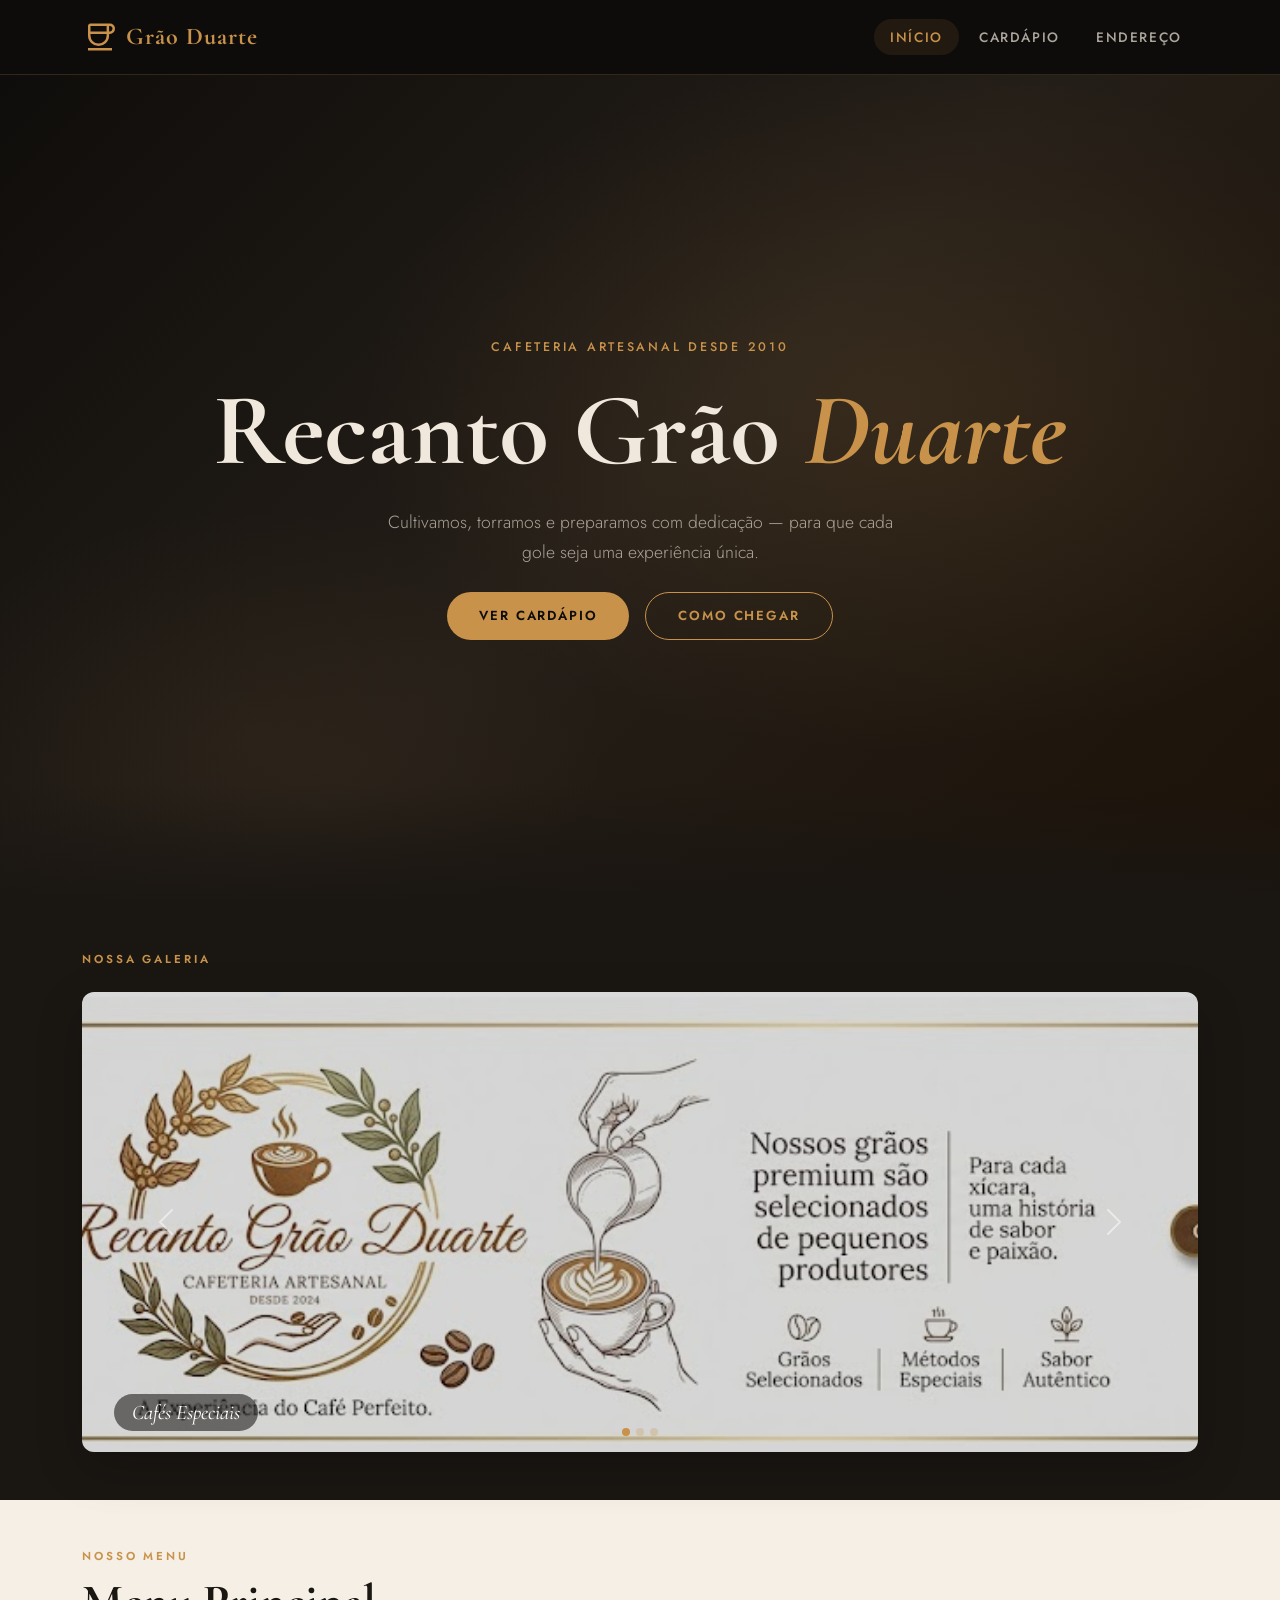
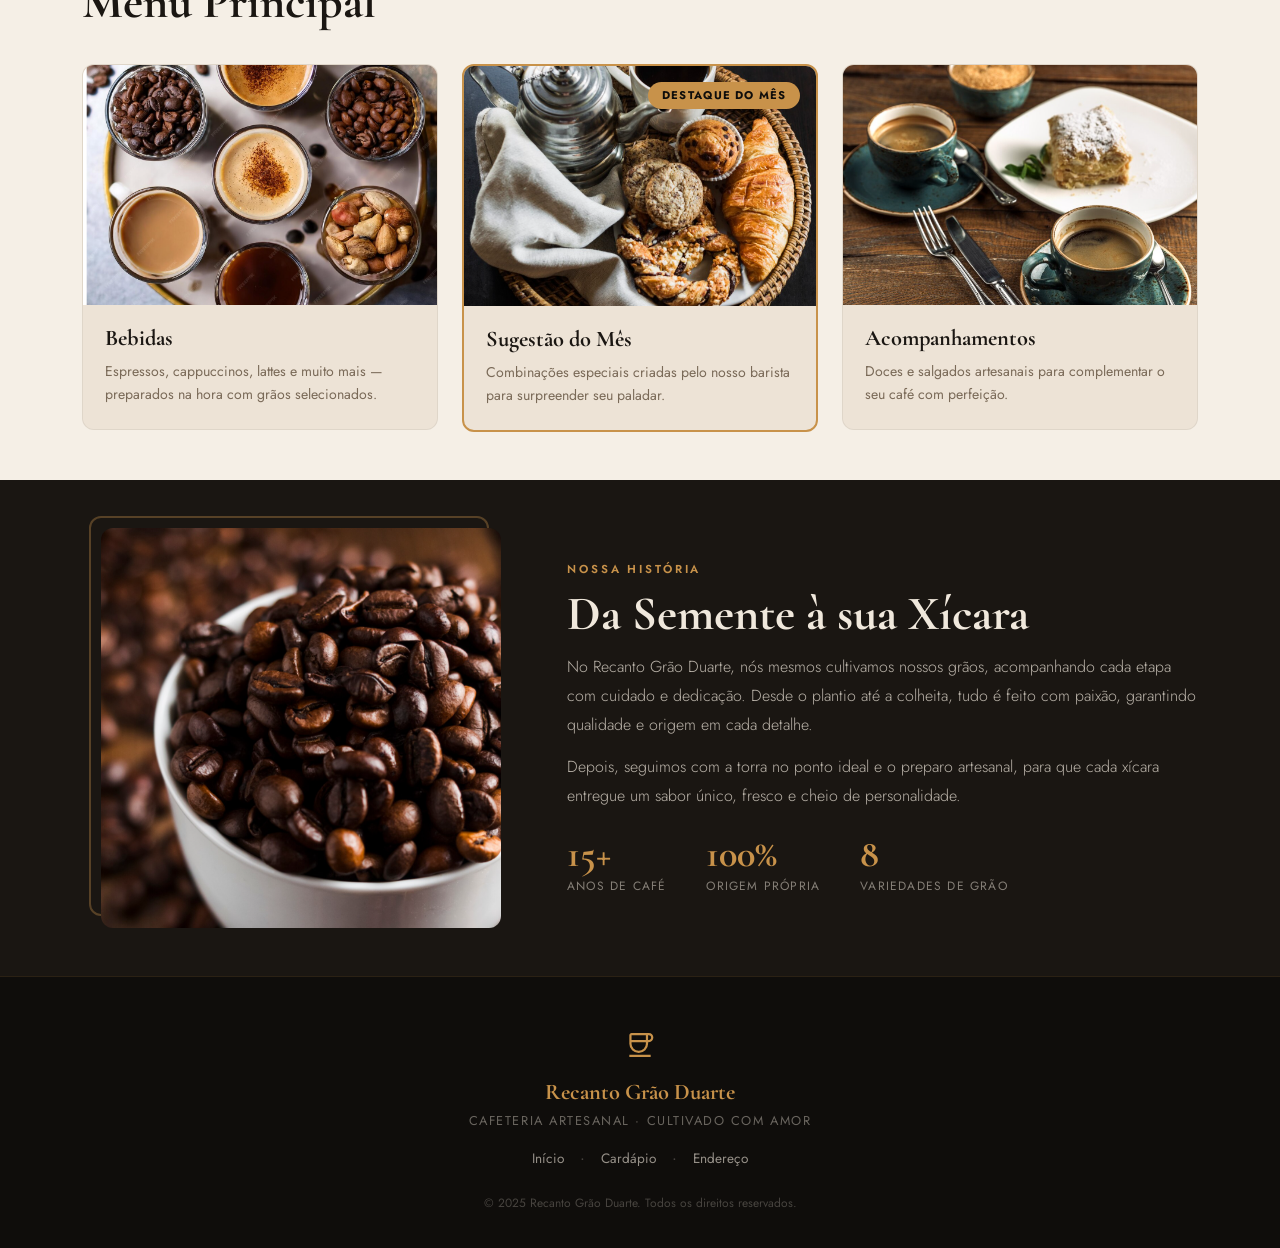
==== commit fb4bf54d: "Finalizado" ====
--- a/index.html
+++ b/index.html
@@ -42,7 +42,7 @@
     <div class="hero-overlay"></div>
     <div class="container hero-content text-center">
       <p class="hero-eyebrow">Cafeteria Artesanal desde 2010</p>
-      <h1 class="hero-title">Do Grão à <span class="accent">Xícara</span></h1>
+      <h1 class="hero-title">Recanto Grão <span class="accent">Duarte</span></h1>
       <p class="hero-subtitle">Cultivamos, torramos e preparamos com dedicação — para que cada gole seja uma experiência única.</p>
       <div class="d-flex gap-3 justify-content-center flex-wrap mt-4">
         <a href="cardapio.html" class="btn btn-primary-custom">Ver Cardápio</a>
